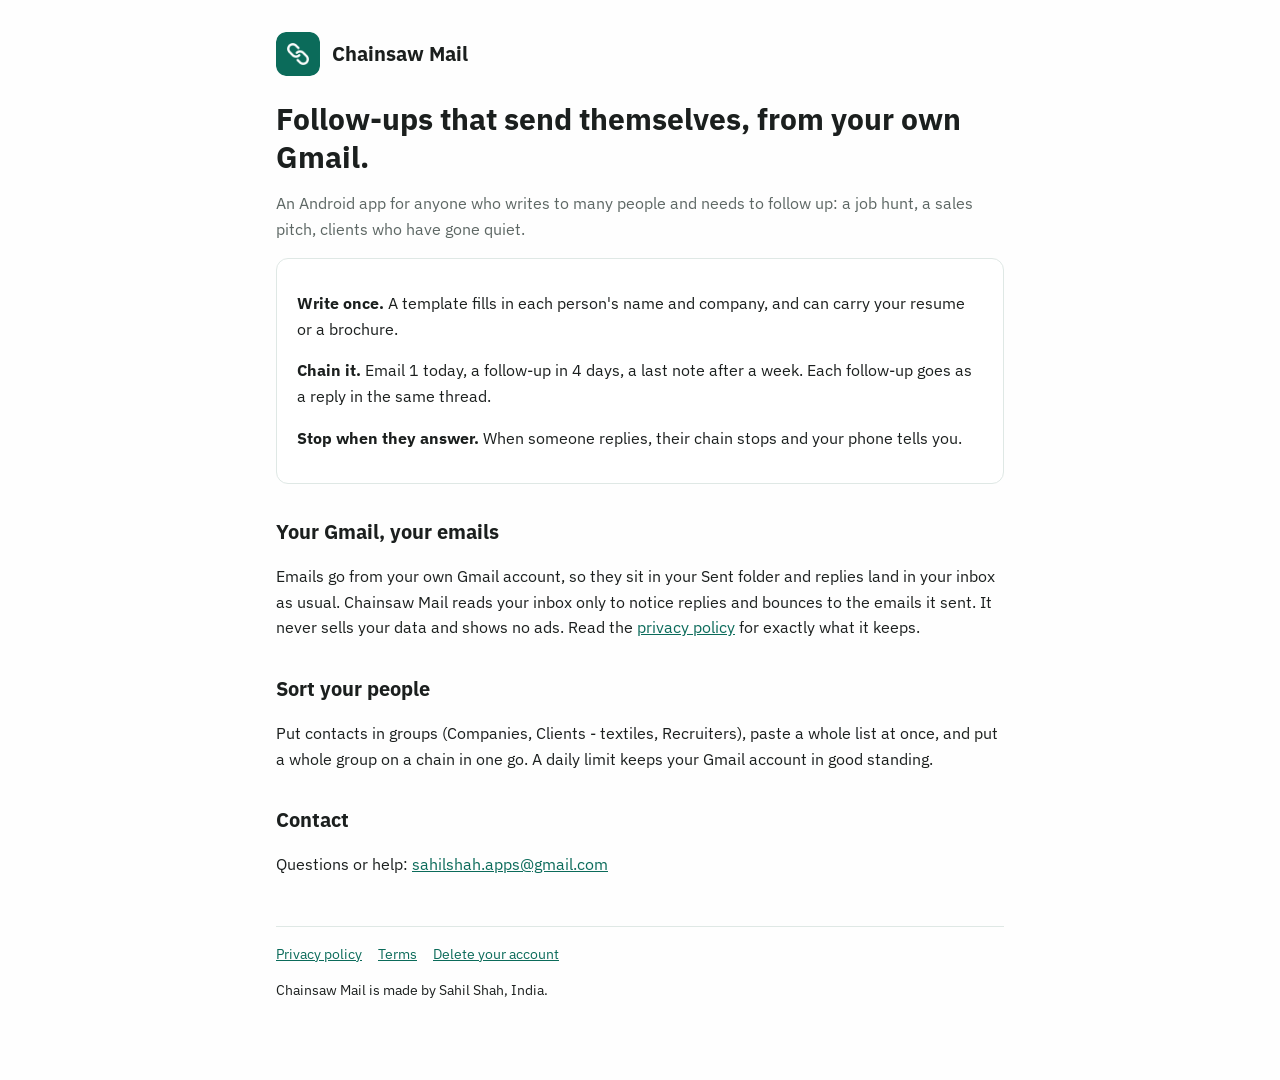
==== index.html @ 6ddd8360 "Chainsaw Mail: home, privacy policy, terms, delete your account Co-Authored-By: Claude Opus 5.5 <nor" ====
<!doctype html>
<html lang="en">
<head>
  <meta charset="utf-8">
  <meta name="viewport" content="width=device-width, initial-scale=1">
  <title>Chainsaw Mail</title>
  <meta name="description" content="Follow-up emails that send themselves, from your own Gmail.">
  <link rel="icon" href="icon.png">
  <link rel="preconnect" href="https://fonts.googleapis.com">
  <link href="https://fonts.googleapis.com/css2?family=IBM+Plex+Sans:wght@400;600;700&display=swap" rel="stylesheet">
  <link rel="stylesheet" href="style.css">
</head>
<body>
<main>
  <header><img src="icon.png" alt=""><a href="./">Chainsaw Mail</a></header>

  <h1>Follow-ups that send themselves, from your own Gmail.</h1>
  <p class="muted">An Android app for anyone who writes to many people and needs to follow up: a job hunt, a sales
    pitch, clients who have gone quiet.</p>

  <div class="card">
    <p><strong>Write once.</strong> A template fills in each person's name and company, and can carry your resume or a
      brochure.</p>
    <p><strong>Chain it.</strong> Email 1 today, a follow-up in 4 days, a last note after a week. Each follow-up goes
      as a reply in the same thread.</p>
    <p><strong>Stop when they answer.</strong> When someone replies, their chain stops and your phone tells you.</p>
  </div>

  <h2>Your Gmail, your emails</h2>
  <p>Emails go from your own Gmail account, so they sit in your Sent folder and replies land in your inbox as usual.
    Chainsaw Mail reads your inbox only to notice replies and bounces to the emails it sent. It never sells your data
    and shows no ads. Read the <a href="privacy.html">privacy policy</a> for exactly what it keeps.</p>

  <h2>Sort your people</h2>
  <p>Put contacts in groups (Companies, Clients - textiles, Recruiters), paste a whole list at once, and put a whole
    group on a chain in one go. A daily limit keeps your Gmail account in good standing.</p>

  <h2>Contact</h2>
  <p>Questions or help: <a href="mailto:sahilshah.apps@gmail.com">sahilshah.apps@gmail.com</a></p>

  <footer>
    <a href="privacy.html">Privacy policy</a><a href="terms.html">Terms</a><a href="delete-account.html">Delete your account</a>
    <p>Chainsaw Mail is made by Sahil Shah, India.</p>
  </footer>
</main>
</body>
</html>
---- style.css ----
/* Chainsaw Mail's pages: the app's teal on a near-white page, one readable column. */
:root {
  --brand: #0b6b5a;
  --ink: #1b1f1e;
  --muted: #5d6764;
  --page: #fefefe;
  --card: #ffffff;
  --edge: #dfe8e5;
}
@media (prefers-color-scheme: dark) {
  :root {
    --brand: #4fc2aa;
    --ink: #eef3f1;
    --muted: #a4b0ac;
    --page: #121614;
    --card: #1a201e;
    --edge: #2b3431;
  }
}
* { box-sizing: border-box; }
body {
  margin: 0;
  background: var(--page);
  color: var(--ink);
  font: 16px/1.6 "IBM Plex Sans", system-ui, sans-serif;
}
main { max-width: 760px; margin: 0 auto; padding: 32px 16px 64px; }
header { display: flex; align-items: center; gap: 12px; margin-bottom: 24px; }
header img { width: 44px; height: 44px; border-radius: 10px; }
header a { color: var(--ink); text-decoration: none; font-weight: 700; font-size: 20px; }
h1 { font-size: 30px; line-height: 1.25; margin: 8px 0 12px; }
h2 { font-size: 20px; margin: 32px 0 8px; }
p, li { color: var(--ink); }
.muted { color: var(--muted); }
a { color: var(--brand); }
.card { background: var(--card); border: 1px solid var(--edge); border-radius: 12px; padding: 16px 20px; margin: 16px 0; }
ul { padding-left: 20px; }
footer { margin-top: 48px; padding-top: 16px; border-top: 1px solid var(--edge); font-size: 14px; color: var(--muted); }
footer a { margin-right: 16px; }
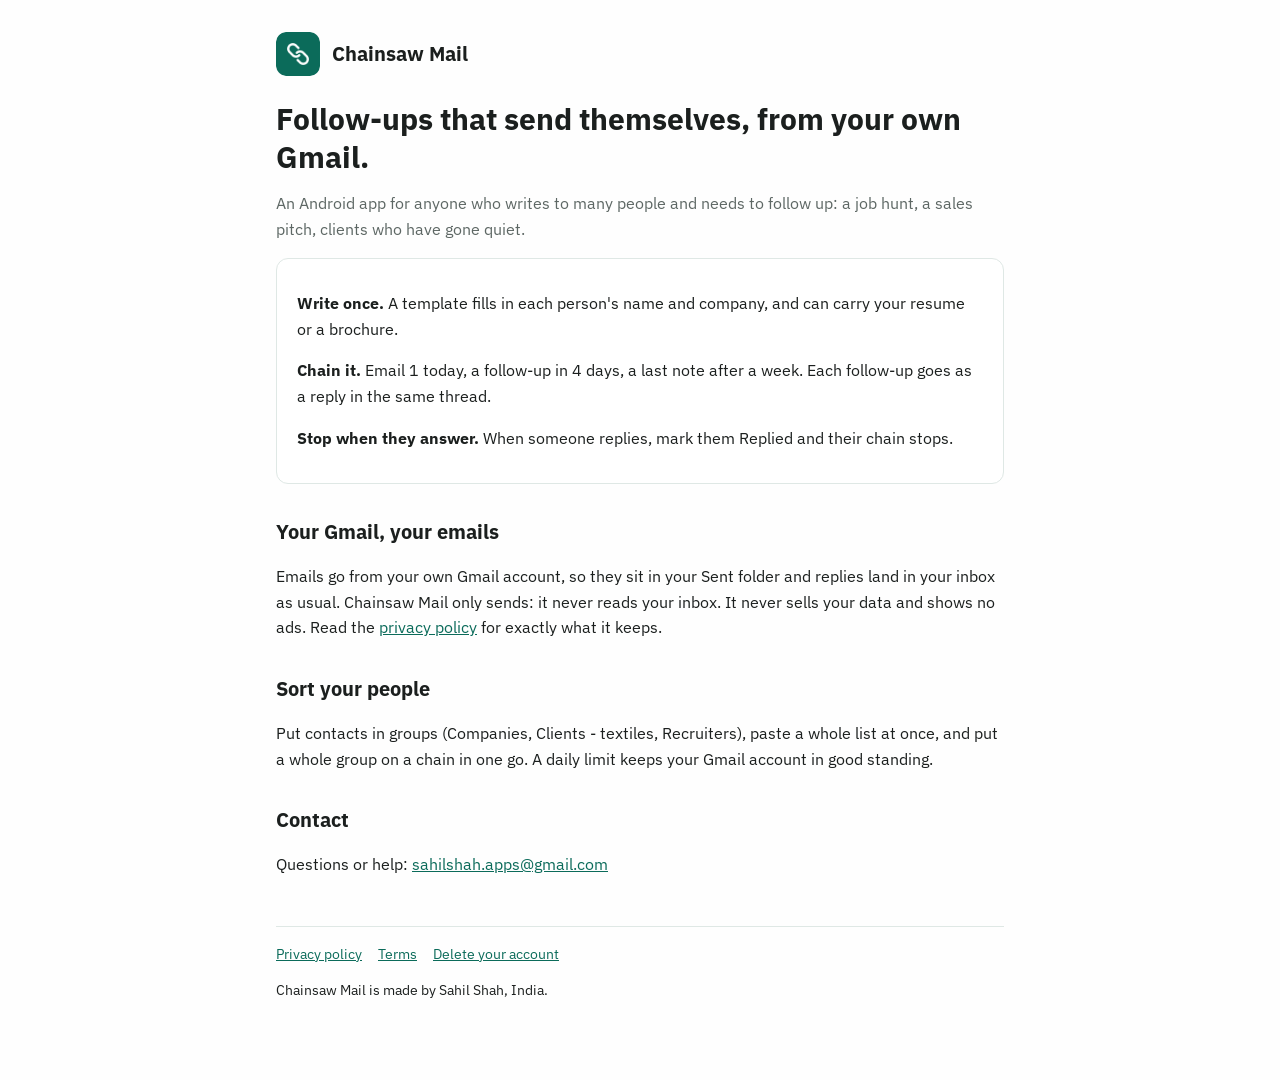
==== commit 2e46259e: "Send only: the app no longer reads Gmail; privacy, terms and home say so Co-Authored-By: Claude Opus" ====
--- a/index.html
+++ b/index.html
@@ -23,12 +23,12 @@
       brochure.</p>
     <p><strong>Chain it.</strong> Email 1 today, a follow-up in 4 days, a last note after a week. Each follow-up goes
       as a reply in the same thread.</p>
-    <p><strong>Stop when they answer.</strong> When someone replies, their chain stops and your phone tells you.</p>
+    <p><strong>Stop when they answer.</strong> When someone replies, mark them Replied and their chain stops.</p>
   </div>
 
   <h2>Your Gmail, your emails</h2>
   <p>Emails go from your own Gmail account, so they sit in your Sent folder and replies land in your inbox as usual.
-    Chainsaw Mail reads your inbox only to notice replies and bounces to the emails it sent. It never sells your data
+    Chainsaw Mail only sends: it never reads your inbox. It never sells your data
     and shows no ads. Read the <a href="privacy.html">privacy policy</a> for exactly what it keeps.</p>
 
   <h2>Sort your people</h2>
